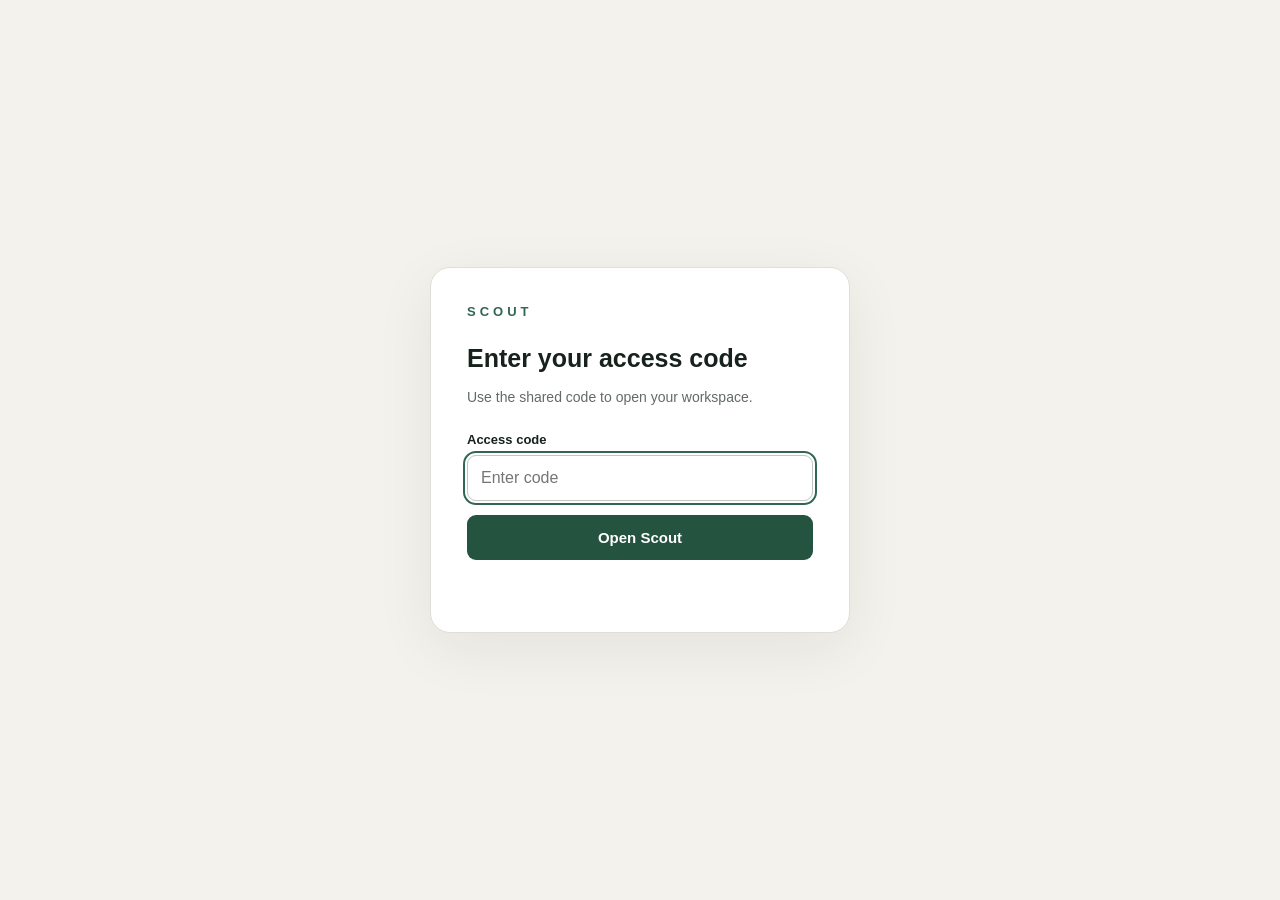
==== index.html @ 04db7481 "Add shared code entry screen across Scout pages" ====
<!doctype html><html lang="en" class="scout-locked"><head><meta charset="utf-8"><meta name="viewport" content="width=device-width,initial-scale=1"><title>Scout — Access</title><link rel="stylesheet" href="dashboard/access.css"><script src="dashboard/access.js"></script></head><body data-scout-destination="dashboard/scout.html"><noscript class="scout-noscript">Enable JavaScript to enter the Scout access code.</noscript></body></html>
---- dashboard/access.css ----
html.scout-locked body > :not(#scout-access-gate):not(.scout-noscript) { display:none !important; }
#scout-access-gate { position:fixed;inset:0;z-index:2147483646;display:flex;align-items:center;justify-content:center;overflow:auto;padding:24px;box-sizing:border-box;background:#f4f2ed;color:#17221d;font-family:Arial,sans-serif; }
#scout-access-gate .scout-access-card { box-sizing:border-box;width:100%;max-width:420px;background:#fff;border:1px solid #dedfd7;border-radius:20px;padding:36px;box-shadow:0 16px 60px #17221d12; }
#scout-access-gate .scout-access-brand { font-weight:700;font-size:13px;letter-spacing:4px;color:#326653;margin-bottom:24px; }
#scout-access-gate h1 { font-size:25px;line-height:1.25;margin:0 0 12px;font-family:Arial,sans-serif; }
#scout-access-gate p { font-size:14px;line-height:1.6;color:#626b65;margin:0 0 24px; }
#scout-access-gate label { display:block;font-size:13px;font-weight:600;margin-bottom:8px; }
#scout-access-gate input { box-sizing:border-box;width:100%;font-family:Arial,sans-serif;font-size:16px;background:#fff;color:#17221d;border:1px solid #bfc7c0;border-radius:9px;padding:13px;margin:0 0 14px; }
#scout-access-gate input:focus { outline:2px solid #326653;outline-offset:2px; }
#scout-access-gate button { box-sizing:border-box;display:block;width:100%;border:0;border-radius:9px;background:#24533f;color:#fff;font:600 15px Arial,sans-serif;padding:14px;cursor:pointer; }
#scout-access-gate button:disabled { opacity:.6;cursor:wait; }
#scout-access-gate #scout-access-error { color:#b02525;margin:14px 0 0;min-height:22px; }
#scout-lock-button { position:fixed;right:16px;bottom:16px;z-index:1000;border:1px solid #cbd2cc;border-radius:8px;background:#fff;color:#24533f;padding:10px 14px;font:600 13px Arial,sans-serif;cursor:pointer;box-shadow:0 3px 12px #17221d15; }
.scout-noscript { position:fixed;inset:0;background:#f4f2ed;color:#17221d;padding:40px;font:16px Arial,sans-serif;z-index:2147483647; }
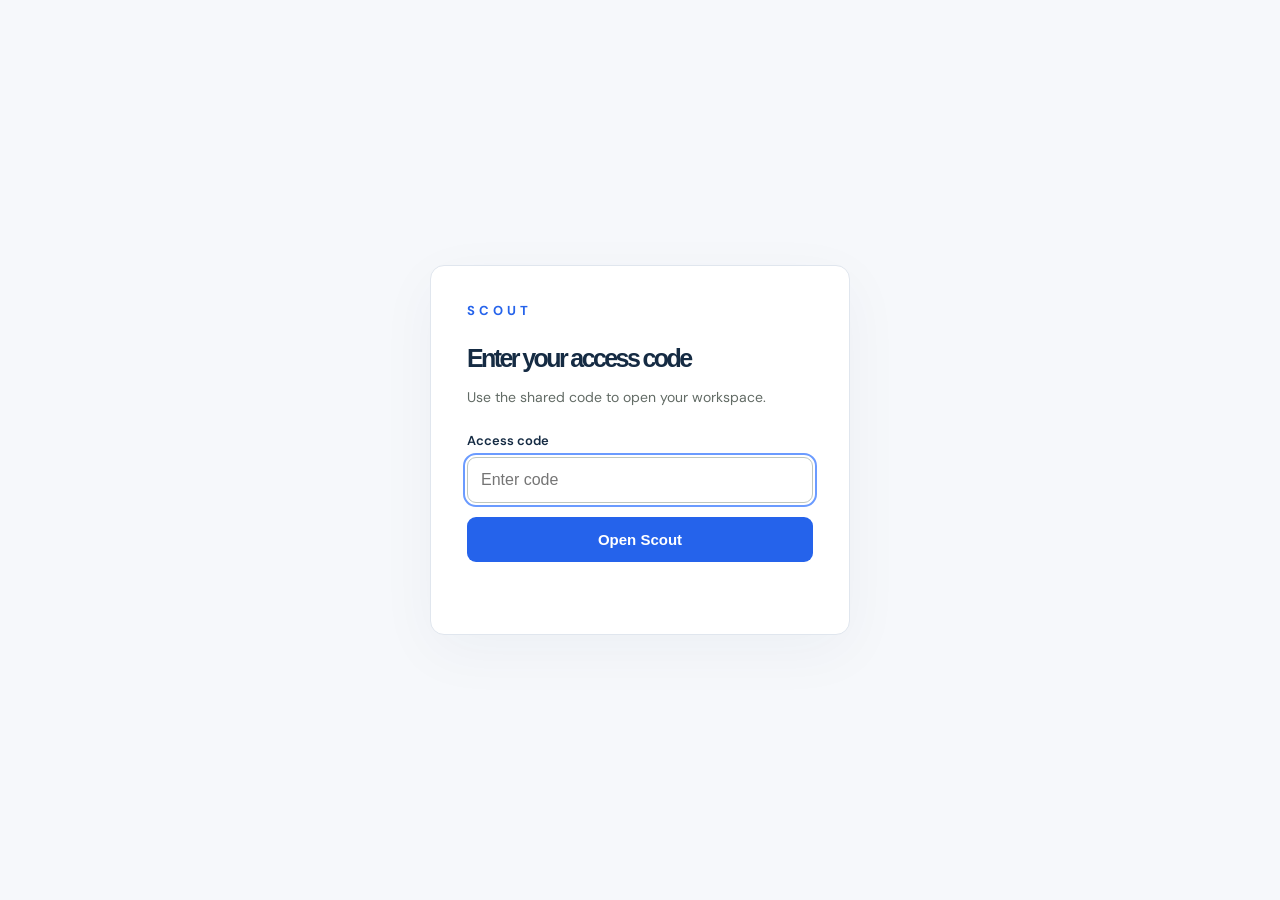
==== commit 215072ac: "Add Scout home with interactive 3D Malaysia map and category entrances" ====
--- a/index.html
+++ b/index.html
@@ -1 +1,58 @@
-<!doctype html><html lang="en" class="scout-locked"><head><meta charset="utf-8"><meta name="viewport" content="width=device-width,initial-scale=1"><title>Scout — Access</title><link rel="stylesheet" href="dashboard/access.css"><script src="dashboard/access.js"></script></head><body data-scout-destination="dashboard/scout.html"><noscript class="scout-noscript">Enable JavaScript to enter the Scout access code.</noscript></body></html>+<!doctype html>
+<html lang="en" class="scout-locked">
+<head>
+<meta charset="utf-8"><meta name="viewport" content="width=device-width,initial-scale=1">
+<meta name="description" content="Scout — your Malaysian SME lead workspace. Explore company briefs, training partners and public business contacts.">
+<meta name="theme-color" content="#f6f8fb"><title>Scout — Your next conversation</title>
+<link rel="icon" href="assets/scout-mark.svg" type="image/svg+xml">
+<link rel="stylesheet" href="dashboard/access.css"><link rel="stylesheet" href="assets/home.css">
+<script src="dashboard/access.js"></script>
+</head>
+<body>
+<header class="site-header wrap">
+ <a class="brand" href="./" aria-label="Scout home"><img src="assets/scout-mark.svg" width="34" height="34" alt=""><span>scout<span class="brand-period">.</span></span></a>
+ <nav aria-label="Main navigation"><a href="./" aria-current="page">Overview</a><a href="dashboard/scout.html">Lead briefing <span aria-hidden="true">↗</span></a></nav>
+ <div class="header-right"><span class="country-dot"></span> MALAYSIA <span class="header-divider"></span><time id="today">Your workspace</time></div>
+</header>
+<main class="wrap" id="main">
+ <section class="hero" aria-labelledby="welcome-title">
+  <div class="hero-copy">
+   <div class="eyebrow"><span class="tiny-rule"></span> YOUR BUSINESS DEVELOPMENT WORKSPACE</div>
+   <h1 id="welcome-title" tabindex="-1">Good leads.<br>Better <span>conversations.</span></h1>
+   <p class="hero-intro">Find the right companies. Know who to contact.<br class="desktop-break"> Turn your next introduction into an opportunity.</p>
+   <div class="hero-actions"><a class="button primary" href="#lead-categories">Explore your leads <span aria-hidden="true">↗</span></a><a class="quiet-link" href="data/dad-handoff.csv" download>Download handoff <span aria-hidden="true">↓</span></a></div>
+   <div class="data-status" id="data-status" role="status"><span class="status-dot"></span> Connecting to your briefing…</div>
+   <div class="metrics" aria-label="Briefing totals" aria-live="polite">
+    <div><strong id="total-count">—</strong><span>Briefing leads</span></div>
+    <div><strong id="ready-count">—</strong><span>In Dad’s handoff</span></div>
+    <div><strong id="region-count">—</strong><span>States &amp; territories</span></div>
+   </div>
+  </div>
+  <div class="map-panel" id="map-panel">
+   <div class="map-top"><div><span class="map-kicker">THE OPPORTUNITY MAP</span><h2>Across Malaysia.</h2></div><span class="live-pill"><i></i> LIVE DATA</span></div>
+   <div class="map-stage" id="map-stage" role="img" aria-label="Interactive 3D map of Malaysia with lead clusters by listed state or federal territory">
+    <img class="map-fallback" id="map-fallback" src="assets/malaysia-fallback.svg" alt="Map showing Peninsular Malaysia, Sabah and Sarawak">
+    <div class="map-label peninsula">PENINSULAR MALAYSIA</div><div class="map-label borneo">EAST MALAYSIA</div>
+    <div class="map-tooltip" id="map-tooltip" hidden></div>
+   </div>
+   <div class="map-controls"><span id="map-hint">Loading your 3D map…</span><div><button id="rotate-map" type="button" aria-pressed="true" disabled aria-label="Pause map rotation">Ⅱ</button><button id="reset-map" type="button" disabled aria-label="Reset map view">↺</button></div></div>
+   <div class="map-footer"><span><i></i> Lead clusters</span><span>By listed state · approximate positions</span></div>
+  </div>
+ </section>
+ <section class="category-section" id="lead-categories" aria-labelledby="category-heading">
+  <div class="section-head"><div><span class="eyebrow">YOUR NEXT MOVE</span><h2 id="category-heading">Who are we reaching out to?</h2></div><p>Two routes. One place to start.</p></div>
+  <div class="category-grid">
+   <a class="category-card" href="dashboard/scout.html?category=regular"><div class="category-card-top"><span class="category-icon" aria-hidden="true"><svg viewBox="0 0 24 24" fill="none" stroke="currentColor" stroke-width="1.5"><path d="M4 21V8h7v13M11 21V3h9v18M2 21h20M7 11v2m0 3v2m7-12h3m-3 4h3m-3 4h3m-3 4h3"/></svg></span><span class="category-count"><b id="regular-count">—</b> leads</span></div><h3>Regular SMEs <span aria-hidden="true">↗</span></h3><p>Meet businesses that could benefit from your dad’s training. Company briefs, staff training angles and public contacts.</p><span class="card-link">Explore companies <span aria-hidden="true">→</span></span></a>
+   <a class="category-card training-card" href="dashboard/scout.html?category=training"><div class="category-card-top"><span class="category-icon" aria-hidden="true"><svg viewBox="0 0 24 24" fill="none" stroke="currentColor" stroke-width="1.5"><path d="M3 3h18v12H3zM12 15v5m-5 2 5-2 5 2M7 11l3-4 3 2 4-4"/></svg></span><span class="category-count"><b id="training-count">—</b> leads</span></div><h3>Training providers <span aria-hidden="true">↗</span></h3><p>Find training companies to approach for freelance assignments, delivery partnerships and future collaborations.</p><span class="card-link">Explore partners <span aria-hidden="true">→</span></span></a>
+  </div>
+ </section>
+ <section class="lower-grid">
+  <div class="coverage" aria-labelledby="coverage-heading"><div class="section-head compact"><div><span class="eyebrow">A CLOSER LOOK</span><h2 id="coverage-heading">Start somewhere familiar.</h2></div></div><p>Choose a state or federal territory to open its regular SME leads.</p><div id="region-links" class="region-links" aria-live="polite"><span class="muted">Loading locations…</span></div><p class="coverage-note" id="coverage-note">Businesses with several listed locations may appear in more than one area.</p></div>
+  <div class="handoff-panel" aria-labelledby="handoff-heading"><span class="eyebrow">READY FOR THE NEXT CALL</span><h2 id="handoff-heading">A useful brief.<br>A stronger introduction.</h2><p>Your handoff brings the company, training fit and published contact route together.</p><a class="quiet-link" href="data/dad-handoff.csv" download>Download Dad’s list <span aria-hidden="true">↓</span></a><div class="handoff-note">Public-source screening. Contact details, buying interest and budgets still need direct confirmation.</div></div>
+ </section>
+ <div id="load-error" class="load-error" hidden><p>Scout couldn’t load the live briefing. Your existing lead files are unchanged.</p><button type="button" id="retry-data">Try again</button><a href="dashboard/scout.html">Open briefing →</a></div>
+</main>
+<footer class="site-footer wrap"><span>SCOUT <span class="footer-slash">/</span> Built for the next conversation.</span><span>SMEs first. HRD Corp participation is a bonus.</span></footer>
+<script type="application/scout-locked" data-scout-type="module" data-scout-src="assets/home.js"></script>
+<noscript class="scout-noscript">Enable JavaScript to enter the Scout access code.</noscript>
+</body></html>
--- a/assets/home.css
+++ b/assets/home.css
@@ -0,0 +1,5 @@
+@import url('https://fonts.googleapis.com/css2?family=DM+Sans:wght@400;450;500;550;600;650;700&family=Manrope:wght@400;500;600;650;700;750;800&display=swap');
+:root{--ink:#152b43;--muted:#718092;--blue:#2563eb;--line:#e0e6ee;--paper:#f6f8fb;--font:'DM Sans',Arial,sans-serif;--heading:Manrope,Arial,sans-serif;font-family:var(--font);color:var(--ink);background:var(--paper);font-synthesis:none}*{box-sizing:border-box}html{scroll-behavior:smooth;scroll-padding-top:26px}body{margin:0;-webkit-font-smoothing:antialiased}a{color:inherit;text-decoration:none}button{font:inherit;cursor:pointer}button,a{-webkit-tap-highlight-color:transparent}a:focus-visible,button:focus-visible{outline:3px solid #6b9bff;outline-offset:5px}button:disabled{cursor:default;opacity:.4}.wrap{max-width:1320px;margin:0 auto;padding-inline:48px}.site-header{height:106px;display:flex;align-items:center;gap:72px;border-bottom:1px solid var(--line)}.brand{display:flex;align-items:center;gap:10px;font:800 31px var(--heading);letter-spacing:-1.5px}.brand img{border-radius:9px}.brand-period{color:var(--blue)}.site-header nav{display:flex;gap:30px;align-items:center;font-size:13px;font-weight:550;color:var(--muted)}.site-header nav a{padding-block:12px}.site-header nav a[aria-current]{color:var(--ink)}.site-header nav a:hover{color:var(--blue)}.site-header nav span{margin-left:4px}.header-right{margin-left:auto;display:flex;gap:9px;align-items:center;font-size:10px;letter-spacing:1px;font-weight:600;color:#697a8d}.header-right time{font-size:11px;letter-spacing:0;font-weight:400}.country-dot,.status-dot{width:6px;height:6px;border-radius:100%;background:#3a9e85;display:inline-block;flex-shrink:0}.header-divider{height:14px;width:1px;background:var(--line);margin:0 5px}.hero{display:grid;grid-template-columns:.95fr 1.05fr;gap:48px;padding:58px 0 60px;align-items:center}.eyebrow{font-size:9px;letter-spacing:1.6px;font-weight:700;color:#75879a;display:flex;align-items:center;gap:9px;line-height:1.7}.tiny-rule{width:20px;height:2px;background:var(--blue)}h1{font:750 clamp(36px,4.1vw,57px)/1.13 var(--heading);letter-spacing:-2.6px;margin:24px 0 21px;outline:none}h1 span{color:var(--blue)}.hero-intro{font-size:14px;line-height:1.85;color:#718092;margin:0 0 28px}.hero-actions{display:flex;gap:24px;align-items:center;flex-wrap:wrap}.button{display:inline-flex;gap:24px;align-items:center;border:1px solid transparent;border-radius:7px;padding:13px 17px;font-size:12px;font-weight:600;transition:background .15s,transform .15s}.button.primary{background:var(--blue);color:white;box-shadow:0 4px 10px #2563eb15}.button:hover{background:#1c51c9;transform:translateY(-1px)}.quiet-link{font-size:11px;font-weight:600;display:inline-flex;gap:15px;align-items:center}.quiet-link:hover{color:var(--blue)}.quiet-link span{font-size:16px}.data-status{font-size:10px;color:#8090a1;display:flex;align-items:center;gap:7px;margin-top:20px;min-height:17px}.metrics{display:grid;grid-template-columns:1fr 1fr 1fr;gap:12px;margin-top:31px;padding-top:24px;border-top:1px solid var(--line)}.metrics>div{border-right:1px solid var(--line);display:grid;gap:6px}.metrics>div:last-child{border:0}.metrics strong{font:650 28px var(--heading);letter-spacing:-1px}.metrics span{font-size:10px;color:#7c8c9c}.map-panel{position:relative;height:438px;border-radius:16px;background:radial-gradient(ellipse at 65% 45%,#173457 0,#0d223c 50%,#091b31 100%);overflow:hidden;color:#fff;box-shadow:0 16px 35px #18345313;isolation:isolate}.map-panel:before{content:'';position:absolute;inset:0;background-image:radial-gradient(#6583a92b .6px,transparent .6px);background-size:20px 20px;pointer-events:none;z-index:-1}.map-top{display:flex;justify-content:space-between;align-items:flex-start;padding:28px 27px;position:relative;z-index:2;pointer-events:none}.map-kicker{font-size:8px;letter-spacing:1.8px;color:#88a0bc;font-weight:600}.map-top h2{font:600 23px var(--heading);letter-spacing:-.7px;margin:8px 0 0}.live-pill{font-size:8px;letter-spacing:.8px;border:1px solid #5c82aa42;padding:6px 8px;border-radius:4px;color:#aec6e2;display:flex;gap:6px;align-items:center}.live-pill i{height:4px;width:4px;background:#62c3b2;border-radius:100%}.map-stage{position:absolute;inset:88px 0 68px;touch-action:pan-y;cursor:grab}.map-stage:active{cursor:grabbing}.map-stage canvas{display:block;width:100%;height:100%;position:absolute;inset:0}.map-fallback{position:absolute;width:100%;height:100%;object-fit:contain;padding:8px 24px;transition:opacity .3s}.map-stage.ready .map-fallback{opacity:0;pointer-events:none}.map-label{position:absolute;pointer-events:none;z-index:2;font-size:7px;letter-spacing:1.7px;color:#839cbb}.map-label.peninsula{left:8%;bottom:14%}.map-label.borneo{right:10%;bottom:24%}.map-controls{position:absolute;bottom:45px;left:26px;right:26px;display:flex;justify-content:space-between;align-items:center;gap:8px;font-size:9px;color:#7f9ab8}.map-controls>div{display:flex;gap:5px}.map-controls button{background:#193553;color:#b3c9e1;border:1px solid #6588ac35;width:26px;height:25px;display:grid;place-items:center;border-radius:5px;font-size:13px}.map-controls button:hover{background:#24486e}.map-footer{position:absolute;bottom:0;left:26px;right:26px;padding:14px 0;display:flex;justify-content:space-between;gap:12px;border-top:1px solid #7291b424;color:#6e8aa9;font-size:8px}.map-footer span:first-child{color:#b1c5de;display:flex;align-items:center;gap:6px}.map-footer i{height:5px;width:5px;background:#71acff;border-radius:100%}.map-tooltip{position:absolute;left:50%;top:10px;z-index:5;max-width:220px;background:#f8fbff;color:#1f3852;border:1px solid #b7cde1;border-radius:6px;padding:9px 11px;font-size:11px;box-shadow:0 5px 20px #0004;pointer-events:none}.category-section{border-top:1px solid var(--line);padding:36px 0 32px;scroll-margin-top:28px}.section-head{display:flex;justify-content:space-between;gap:20px;align-items:flex-end;margin-bottom:23px}.section-head h2{font:650 23px var(--heading);letter-spacing:-.7px;margin:8px 0 0}.section-head>p{font-size:11px;color:#8a97a6;margin:0 0 3px}.category-grid{display:grid;grid-template-columns:1fr 1fr;gap:20px}.category-card{background:white;border:1px solid var(--line);border-radius:10px;padding:24px 27px;display:block;transition:border-color .18s,box-shadow .18s,transform .18s}.category-card:hover{border-color:#9ab7ef;box-shadow:0 5px 20px #15375208;transform:translateY(-2px)}.category-card-top{display:flex;justify-content:space-between;align-items:center}.category-icon{color:var(--blue);height:37px;width:37px;border-radius:9px;background:#eef4ff;display:grid;place-items:center}.category-icon svg{width:23px;height:23px}.training-card .category-icon{background:#eef6f5;color:#408a84}.category-count{font-size:10px;color:#8a97a5;padding:5px 8px;background:#f6f8fb;border:1px solid #e7ecf2;border-radius:5px}.category-count b{color:#42576e;font-weight:600}.category-card h3{font:650 19px var(--heading);letter-spacing:-.4px;margin:20px 0 11px;display:flex;justify-content:space-between}.category-card h3>span{font-family:Arial,sans-serif;font-size:18px;font-weight:400;color:#859ab0}.category-card p{font-size:12px;line-height:1.8;color:#7b8998;max-width:390px;margin:0 0 20px}.card-link{display:flex;align-items:center;gap:13px;color:var(--blue);font-size:11px;font-weight:600}.training-card .card-link{color:#38857f}.lower-grid{display:grid;grid-template-columns:1.3fr 1fr;gap:50px;border-top:1px solid var(--line);padding:33px 0 43px}.compact{margin-bottom:12px}.compact h2{font-size:20px}.coverage>p{font-size:11px;color:#8390a0;line-height:1.7}.region-links{display:flex;gap:7px;flex-wrap:wrap;margin-top:20px}.region-link{border:1px solid var(--line);background:white;padding:7px 10px;border-radius:5px;display:flex;align-items:center;gap:13px;font-size:10px;color:#53677e}.region-link b{font-size:9px;color:#8c9bad;font-weight:500}.region-link:hover{border-color:#b4c9ec;color:var(--blue)}.coverage>.coverage-note{font-size:9px;color:#98a3b0;margin-top:16px}.handoff-panel{border-left:1px solid var(--line);padding-left:36px}.handoff-panel h2{font:600 21px/1.4 var(--heading);letter-spacing:-.6px;margin:12px 0}.handoff-panel>p{font-size:11px;line-height:1.8;color:#8390a0;max-width:320px}.handoff-panel .quiet-link{color:var(--blue);margin:8px 0 15px}.handoff-note{color:#99a5b3;font-size:9px;line-height:1.6;max-width:325px}.site-footer{border-top:1px solid var(--line);display:flex;justify-content:space-between;gap:20px;padding-top:22px;padding-bottom:25px;color:#92a0af;font-size:9px}.site-footer>span:first-child{letter-spacing:.3px}.footer-slash{padding:0 10px;color:#c9d2dc}.load-error{padding:20px;background:#fff7e8;border:1px solid #f1d8a1;border-radius:8px;font-size:12px;margin-bottom:25px}.load-error button{padding:8px 12px;margin-right:18px;background:white;border:1px solid #cbb989;border-radius:5px}.muted{font-size:11px;color:var(--muted)}#scout-lock-button{border-color:var(--line);color:#5d7188;font-size:10px;box-shadow:0 2px 8px #17221d08;background:#fff}#scout-access-gate{background:#f6f8fb;color:var(--ink);font-family:var(--font)}#scout-access-gate .scout-access-card{border-color:var(--line);box-shadow:0 16px 60px #1834530b;border-radius:14px}#scout-access-gate .scout-access-brand{color:var(--blue)}#scout-access-gate button{background:var(--blue)}#scout-access-gate input:focus{outline-color:#6b9bff}
+@media(min-width:1450px){.wrap{max-width:1400px}.hero{gap:70px;padding-block:68px}.map-panel{height:465px}h1{font-size:61px}}@media(max-width:1100px){.wrap{padding-inline:30px}.hero{gap:25px}h1{font-size:44px;letter-spacing:-2px}.site-header{gap:40px}.header-right time,.header-divider{display:none}.map-panel{height:410px}.metrics span{font-size:9px}.hero-actions{gap:15px}.button{gap:17px}.quiet-link{font-size:10px}}@media(max-width:800px){.site-header{height:84px;gap:25px}.header-right{display:none}.site-header nav{margin-left:auto;font-size:12px;gap:20px}.hero{grid-template-columns:1fr;padding:40px 0;gap:30px}.hero-copy{max-width:600px}h1{font-size:53px;letter-spacing:-2.4px}.hero-intro{font-size:14px}.map-panel{height:380px}.metrics{max-width:500px}.metrics span{font-size:10px}.section-head{align-items:flex-start}.section-head>p{display:none}.lower-grid{gap:24px}.handoff-panel{padding-left:24px}.category-card{padding:22px}.site-footer{line-height:1.8}.map-stage{inset:80px 0 68px}}@media(max-width:520px){.wrap{padding-inline:20px}.brand{font-size:27px}.brand img{width:29px;height:29px}.site-header nav{font-size:11px;gap:17px}.site-header nav a[aria-current]{display:none}.hero{padding:33px 0;gap:28px}.eyebrow{font-size:8px;letter-spacing:1.25px}h1{font-size:42px;letter-spacing:-1.9px;margin-top:19px}.hero-intro{font-size:12px}.hero-actions{gap:20px}.button{font-size:11px;padding:12px 15px}.data-status{font-size:9px}.metrics{margin-top:25px;padding-top:20px}.metrics strong{font-size:27px}.metrics span{font-size:9px}.map-panel{height:310px;border-radius:12px}.map-top{padding:21px}.map-top h2{font-size:21px}.map-top .live-pill{font-size:7px;padding:5px}.map-kicker{font-size:7px}.map-stage{inset:65px 0 60px}.map-label{font-size:5px;letter-spacing:1px}.map-controls{left:20px;right:20px;bottom:40px;font-size:8px}.map-footer{left:20px;right:20px;font-size:7px;padding:12px 0}.category-section{padding-top:28px}.section-head h2{font-size:20px}.category-grid{grid-template-columns:1fr;gap:13px}.category-card h3{margin-top:17px}.category-card p{font-size:11px}.lower-grid{grid-template-columns:1fr;gap:25px;padding-top:27px}.handoff-panel{padding:25px 0 0;border-left:0;border-top:1px solid var(--line)}.handoff-panel h2 br{display:none}.site-footer{display:block;font-size:8px;padding-bottom:65px}.site-footer>span{display:block}.site-footer>span+span{margin-top:5px}.desktop-break{display:none}}
+@media(prefers-reduced-motion:reduce){html{scroll-behavior:auto}*,*:before,*:after{transition:none!important;animation:none!important}}
+.css-map-scene{position:absolute;inset:0 14px;perspective:850px;cursor:grab;user-select:none;-webkit-user-select:none}.css-map-plane{position:absolute;left:0;right:0;top:25%;aspect-ratio:650/220;transform-style:preserve-3d;will-change:transform}.css-map-layer{position:absolute;inset:0;width:100%;height:100%;pointer-events:none}.css-map-pins{position:absolute;inset:0;transform:translateZ(9px);transform-style:preserve-3d}.css-map-pin{position:absolute;height:18px;width:18px;margin:-9px;display:grid;place-items:center;transform:translateZ(4px);border-radius:50%;background:#65aeff23;border:1px solid #6cadff50;box-shadow:0 0 16px #3d99ff4a;cursor:pointer}.css-map-pin i{width:5px;height:5px;background:#a0d7ff;border-radius:50%;box-shadow:0 0 7px #73b7ff}.css-map-pin:hover,.css-map-pin:focus-visible{background:#79b6ff70;z-index:2}.css-ready .map-label.peninsula{bottom:7%}.css-ready .map-label.borneo{bottom:16%}@media(max-width:520px){.css-map-plane{top:22%}.css-map-pin{width:13px;height:13px;margin:-6.5px}.css-map-pin i{width:4px;height:4px}}
